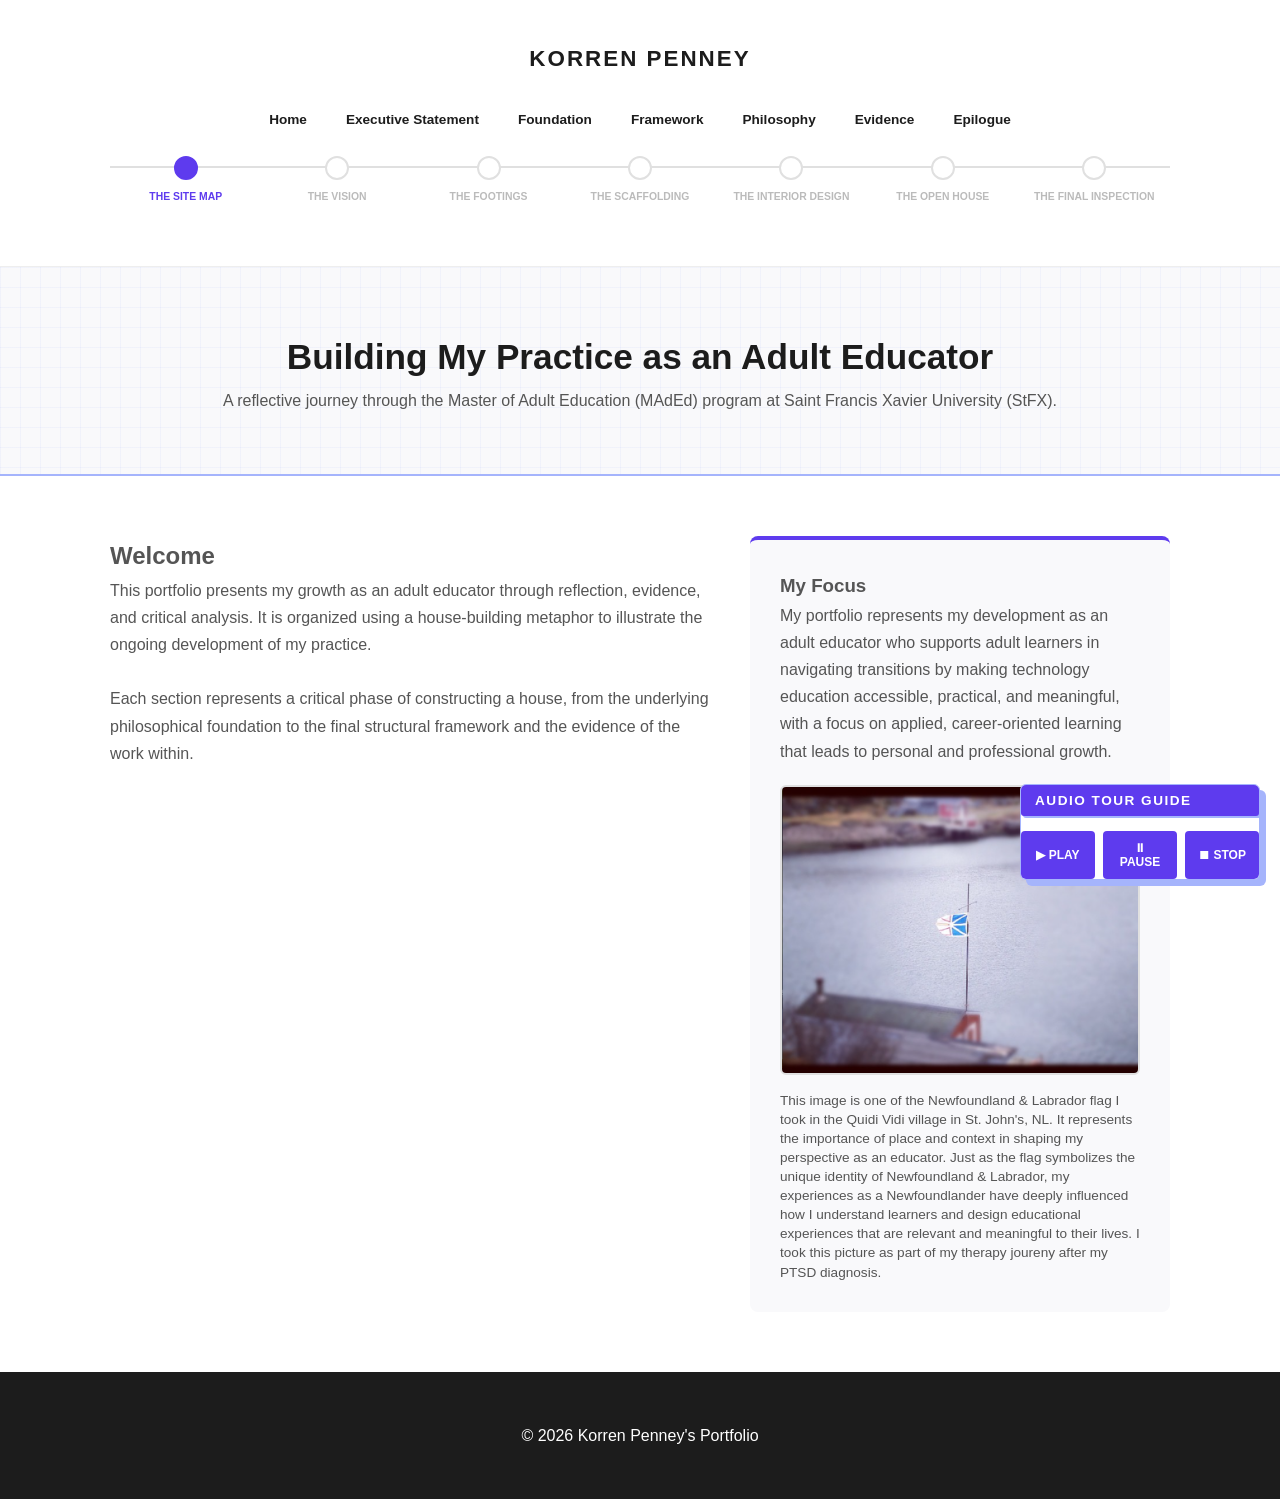
==== index.html @ 8622f10b "creating the site for my professional portfolio" ====
<!DOCTYPE html>
<html lang="en">

<head>
    <meta charset="UTF-8">
    <meta name="viewport" content="width=device-width, initial-scale=1.0">
    <title>Korren Penney | Adult Educator Portfolio</title>
    <link rel="stylesheet" href="styles.css">
    <script src="playReadAloud.js"></script>
    <script src="main.js"></script>
    <link rel="icon" type="image/png" href="images/favicon.png">
</head>

<body>

    <header>
        <div class="container">
            <h1>Korren Penney</h1>
            <!-- Hamburger Button -->
            <button class="nav-toggle" id="menuToggle">☰</button>
            <nav id="navMenu">
                <a href="index.html">Home</a>
                <a href="executive-statement.html">Executive Statement</a>
                <a href="foundation.html">Foundation</a>
                <a href="framework.html">Framework</a>
                <a href="philosophy-statement.html">Philosophy</a>
                <a href="evidence.html">Evidence</a>
                <a href="epilogue.html">Epilogue</a>
            </nav>
            <div class="progress-container">
                <ul class="progress-bar">
                    <li class="active">The Site Map</li>
                    <li>The Vision</li>
                    <li>The Footings</li>
                    <li>The Scaffolding</li>
                    <li>The Interior Design</li>
                    <li>The Open House</li>
                    <li>The Final Inspection</li>
                </ul>
            </div>
        </div>
    </header>
    <!-- start read alound from here -->
    <div class="read-aloud">
        <section class="hero">
            <div class="container">
                <h2>Building My Practice as an Adult Educator</h2>
                <p>
                    A reflective journey through the Master of Adult Education (MAdEd) program at Saint Francis Xavier
                    University (StFX).
                </p>
            </div>
        </section>

        <div class="container">
            <div class="content-wrapper">
                <main class="main-content">
                    <h2>Welcome</h2>
                    <p>
                        This portfolio presents my growth as an adult educator through reflection, evidence, and
                        critical analysis. It is organized
                        using a house-building metaphor to illustrate the ongoing development of my practice.
                    </p>
                    <br>
                    <p>
                        Each section represents a critical phase of constructing a house, from the underlying
                        philosophical foundation to the final structural
                        framework and the evidence of the work within.
                    </p>
                </main>
                <aside class="sidebar">
                    <h3>My Focus</h3>
                    <p>
                        My portfolio represents my development as an adult educator who supports adult learners in
                        navigating transitions by making technology education accessible, practical, and meaningful,
                        with a focus on applied,
                        career-oriented learning that leads to personal and professional growth.
                    </p>
                    <!-- IMAGE -->
                    <div class="lens-image">
                        <img src="images/nl-flag.png"
                            alt="This image is one of the Newfoundland & Labrador flag I took in the Quidi Vidi village in St. John's, NL">
                        <p class="image-caption">
                            This image is one of the Newfoundland & Labrador flag I took in the Quidi Vidi village in
                            St. John's, NL. It represents the importance of place and context in shaping my perspective
                            as an educator. Just as the flag symbolizes the unique identity of Newfoundland & Labrador,
                            my experiences as a Newfoundlander have deeply influenced how I understand learners and design
                            educational experiences that are relevant and meaningful to their lives. I took this picture as 
                            part of my therapy joureny after my PTSD diagnosis. 
                        </p>
                    </div>
                </aside>
            </div>
        </div>
    </div> <!-- end read aloud from here -->
    <div class="audio-guide-controls">
        <span class="phase-tag">Audio Tour Guide</span>
        <div class="button-group">
            <button onclick="playReadAloud()">▶ Play</button>
            <button onclick="pauseReadAloud()">⏸ Pause</button>
            <button onclick="stopReadAloud()">⏹ Stop</button>
        </div>
    </div>
    <footer>
        <p>&copy; <span id="year"></span> Korren Penney's Portfolio</p>
    </footer>

</body>

</html>
---- styles.css ----
/* ============================================================
   ADED570 Portfolio: The House-Building Metaphor
   Korren Penney
   ============================================================ */
:root {
    --primary-blue: #5e3bee;
    --blueprint-line: #a5b4fc;
    --text-dark: #1c1c1c;
    --text-muted: #555555;
    --bg-light: #f9f9fb;
    --white: #ffffff;
    --font-main: 'Inter', -apple-system, sans-serif;
}

* {
    margin: 0;
    padding: 0;
    box-sizing: border-box;
}

body {
    font-family: var(--font-main);
    color: var(--text-muted);
    line-height: 1.7;
    background-color: var(--white);
    overflow-x: hidden;
}

.container {
    max-width: 1100px;
    margin: 0 auto;
    padding: 0 20px;
}

/* --- Header & Nav --- */
header {
    padding: 40px 0 20px 0;
    background: var(--white);
    text-align: center;
    border-bottom: 1px solid #eee;
}

header h1 {
    font-size: 1.4rem;
    color: var(--text-dark);
    text-transform: uppercase;
    letter-spacing: 2px;
    margin-bottom: 25px;
}

nav {
    display: flex;
    justify-content: center;
    gap: 15px;
    flex-wrap: wrap;
    margin-bottom: 20px;
}

nav a {
    text-decoration: none;
    color: var(--text-dark);
    font-weight: 600;
    font-size: 0.85rem;
    padding: 5px 12px;
    transition: 0.3s;
}

nav a:hover,
nav a.active {
    color: var(--primary-blue);
    border-bottom: 2px solid var(--primary-blue);
}

/* --- Progress Bar --- */
.progress-container {
    margin: 20px auto 30px;
    overflow-x: auto;
}

.progress-bar {
    display: flex;
    justify-content: space-between;
    list-style: none;
    position: relative;
    min-width: 650px;
    margin: 0 auto;
    padding-bottom: 10px;
}

.progress-bar::before {
    content: '';
    position: absolute;
    top: 10px;
    width: 100%;
    height: 2px;
    background: #e0e0e0;
    z-index: 1;
}

.progress-bar li {
    position: relative;
    z-index: 2;
    font-size: 0.65rem;
    text-transform: uppercase;
    font-weight: 700;
    color: #bbb;
    flex: 1;
    text-align: center;
}

.progress-bar li::before {
    content: '';
    display: block;
    width: 20px;
    height: 20px;
    background: #fff;
    border: 2px solid #e0e0e0;
    border-radius: 50%;
    margin: 0 auto 8px auto;
}

.progress-bar li.active {
    color: var(--primary-blue);
}

.progress-bar li.active::before {
    background: var(--primary-blue);
    border-color: var(--primary-blue);
}

.progress-bar li.completed::before {
    background: var(--blueprint-line);
    border-color: var(--blueprint-line);
}

/* --- Hero & Blueprint Grid --- */
.hero {
    background-color: var(--bg-light);
    background-image: linear-gradient(rgba(165, 180, 252, 0.1) 1px, transparent 1px), linear-gradient(90deg, rgba(165, 180, 252, 0.1) 1px, transparent 1px);
    background-size: 20px 20px;
    padding: 60px 0;
    text-align: center;
    border-bottom: 2px solid var(--blueprint-line);
    margin-bottom: 40px;
}

.hero h2 {
    font-size: 2.2rem;
    color: var(--text-dark);
    font-weight: 800;
}

/* --- Slider Component --- */
.slider-container {
    position: relative;
    max-width: 900px;
    margin: 40px auto;
    overflow: hidden;
    background: var(--white);
    border: 1px solid #eee;
    border-radius: 4px;
    box-shadow: 10px 10px 0px var(--bg-light);
}

.slider-wrapper {
    display: flex;
    transition: transform 0.5s cubic-bezier(0.4, 0, 0.2, 1);
}

.timeline-slide {
    min-width: 100%;
    padding: 60px 80px;
    box-sizing: border-box;
    text-align: center;
}

.timeline-slide h3 {
    font-size: 1.6rem;
    color: var(--text-dark);
    margin: 15px 0;
}

.timeline-slide.stress-test {
    background-color: #fffafa;
    border-top: 4px solid #fca5a5;
}

.slider-btn {
    position: absolute;
    top: 50%;
    transform: translateY(-50%);
    background: var(--primary-blue);
    color: white;
    border: none;
    padding: 12px 18px;
    cursor: pointer;
    font-size: 1.2rem;
    border-radius: 50%;
    z-index: 10;
    opacity: 0.8;
    transition: 0.3s;
}

.slider-btn:hover {
    background: var(--text-dark);
    opacity: 1;
}

.prev {
    left: 20px;
}

.next {
    right: 20px;
}

/* --- General Components --- */
.blueprint-header {
    display: flex;
    align-items: center;
    gap: 15px;
    margin-bottom: 25px;
}

.blueprint-header::before {
    content: '';
    width: 30px;
    height: 30px;
    border: 1px dashed var(--blueprint-line);
    flex-shrink: 0;
}

.building-block {
    background: #fff;
    border: 1px solid #eee;
    padding: 30px;
    margin-bottom: 25px;
}

.phase-tag {
    display: inline-block;
    font-size: 0.85rem;
    /* Increased from 0.65rem */
    background: var(--primary-blue);
    color: #fff;
    padding: 4px 14px;
    /* Increased padding for better "button" feel */
    border-radius: 3px;
    text-transform: uppercase;
    margin-bottom: 15px;
    font-weight: 700;
    letter-spacing: 1.5px;
    /* Adds a modern, blueprint-style spacing */
    box-shadow: 2px 2px 0px var(--blueprint-line);
    /* Subtle accent shadow */
}

.highlight-block {
    border-left: 5px solid var(--primary-blue);
    background: linear-gradient(to right, #f0f4f8, #fff);
}

.measurement-line {
    display: flex;
    align-items: center;
    text-align: center;
    color: var(--blueprint-line);
    font-size: 0.75rem;
    text-transform: uppercase;
    margin: 40px 0;
}

.measurement-line::before,
.measurement-line::after {
    content: '';
    flex: 1;
    border-bottom: 1px dashed var(--blueprint-line);
}

.measurement-line:not(:empty)::before {
    margin-right: 1em;
}

.measurement-line:not(:empty)::after {
    margin-left: 1em;
}

/* --- Layout --- */
.content-wrapper {
    display: flex;
    gap: 40px;
    padding: 20px 0;
}

.main-content {
    flex: 1.5;
}

.sidebar {
    flex: 1.3;
    min-width: 320px;
    max-width: 420px;
    background: var(--bg-light);
    padding: 30px;
    border-radius: 8px;
    border-top: 4px solid var(--primary-blue);
    height: fit-content;
}

.research-highlight {
    background: #eff6ff;
    border-left: 4px solid var(--primary-blue);
    border-top: none;
}

/* --- Footer --- */
footer {
    padding: 50px 0;
    text-align: center;
    background: #1c1c1c;
    color: #fff;
    margin-top: 40px;
}

/* --- Responsive --- */
@media (max-width: 992px) {
    .content-wrapper {
        flex-direction: column;
    }

    .timeline-slide {
        padding: 40px 40px;
    }
}

@media (max-width: 600px) {
    .timeline-slide {
        padding: 40px 20px;
    }

    .slider-btn {
        padding: 8px 12px;
        font-size: 1rem;
    }
}

/* --- Video Embedding (Responsive) --- */
.video-container {
    position: relative;
    padding-bottom: 56.25%;
    /* Maintains 16:9 aspect ratio */
    height: 0;
    overflow: hidden;
    margin-top: 20px;
    border: 1px solid #eee;
    /* Adds the same blueprint-style shadow used in your artifact cards */
    box-shadow: 4px 4px 0px var(--bg-light);
}

.video-container iframe {
    position: absolute;
    top: 0;
    left: 0;
    width: 100%;
    height: 100%;
}

/* ========================
   LIVED LENS SIDEBAR
======================== */

.lived-lens {
    border-top: 4px solid var(--primary-blue);
}

/* image container */
.lens-image {
    margin-top: 20px;
}

/* image styling */
.lens-image img {
    width: 100%;
    height: auto;
    border-radius: 6px;
    border: 2px solid #e0e0e0;
    margin-bottom: 8px;
}

/* caption */
.image-caption {
    font-size: 0.85rem;
    color: #555;
    line-height: 1.4;
}

/* optional subtle divider inside sidebar */
.lived-lens .measurement-line {
    margin: 20px 0;
}

/* ========================
   CLOSING MOMENT
======================== */

.closing-moment {
    margin-top: 50px;
    text-align: center;
    opacity: 0.9;
}

.closing-text {
    font-size: 0.95rem;
    color: var(--text-muted);
    font-style: italic;
    margin-top: 10px;
    letter-spacing: 0.5px;
}

/* ============================================================
   AUDIO TOUR CONTROLS (RESPONSIVE + TOGGLE + BLUEPRINT STYLE)
   ============================================================ */

.audio-guide-controls {
    position: fixed;
    bottom: 20px;
    right: 20px;
    background: var(--white);
    border: 1px solid var(--blueprint-line);
    border-radius: 6px;
    box-shadow: 6px 6px 0px var(--blueprint-line);
    z-index: 1000;

    display: flex;
    flex-direction: column;
    width: 240px;
    overflow: hidden;

    transition: all 0.3s ease;
}

/* --- HEADER --- */
.audio-header {
    display: flex;
    justify-content: space-between;
    align-items: center;
    padding: 12px;
    border-bottom: 1px dashed var(--blueprint-line);
    background: linear-gradient(to right, #f0f4f8, #fff);
}

/* Toggle button */
.toggle-btn {
    background: none;
    border: 1px solid var(--blueprint-line);
    padding: 4px 8px;
    cursor: pointer;
    font-size: 0.9rem;
    border-radius: 3px;
}

/* --- BODY --- */
.audio-body {
    padding: 12px;
}

/* Buttons */
.button-group {
    display: flex;
    gap: 8px;
}

.button-group button {
    flex: 1;
    background: var(--primary-blue);
    color: white;
    border: none;
    padding: 10px;
    font-size: 0.75rem;
    font-weight: 700;
    text-transform: uppercase;
    cursor: pointer;
    border-radius: 4px;
    transition: 0.2s;
}

.button-group button:hover {
    background: var(--text-dark);
}

/* --- COLLAPSED STATE --- */
.audio-guide-controls.collapsed {
    width: auto;
}

.audio-guide-controls.collapsed .audio-body {
    display: none;
}

/* ============================================================
   MOBILE VERSION
   ============================================================ */

@media (max-width: 768px) {

    .audio-guide-controls {
        left: 10px;
        right: 10px;
        bottom: 10px;
        width: auto;
        box-shadow: none;
    }

    .audio-header {
        padding: 10px;
    }

    .button-group {
        gap: 6px;
    }

    .button-group button {
        font-size: 0.8rem;
        padding: 12px;
    }
}

/* ============================================================
   RESPONSIVE NAV (HAMBURGER)
   ============================================================ */

/* Container alignment */
.nav-container {
    display: flex;
    justify-content: space-between;
    align-items: center;
}

/* Default nav (desktop) */
nav {
    display: flex;
    gap: 15px;
}

/* Hamburger button (hidden on desktop) */
.nav-toggle {
    display: none;
    font-size: 1.5rem;
    background: none;
    border: none;
    cursor: pointer;
}

/* ============================================================
   MOBILE NAV – LEFT ALIGNED + BLUEPRINT STYLE
   ============================================================ */

@media (max-width: 768px) {

    header {
        position: relative;
    }

    /* Show hamburger */
    .nav-toggle {
        display: block;
        border: 1px dashed var(--blueprint-line);
        padding: 4px 10px;
        border-radius: 4px;
        background: var(--white);
    }

    /* NAV PANEL */
    nav {
        position: absolute;
        top: 70px;
        left: 20px;
        /* ← KEY CHANGE (was right) */

        width: 240px;

        background: var(--white);

        /* Blueprint grid background */
        background-image:
            linear-gradient(rgba(165, 180, 252, 0.08) 1px, transparent 1px),
            linear-gradient(90deg, rgba(165, 180, 252, 0.08) 1px, transparent 1px);
        background-size: 20px 20px;

        border: 1px solid var(--blueprint-line);
        border-radius: 6px;

        box-shadow: 6px 6px 0px var(--blueprint-line);

        flex-direction: column;
        gap: 12px;
        padding: 20px;

        display: none;
        z-index: 999;
    }

    /* OPEN STATE */
    nav.open {
        display: flex;
    }

    /* NAV LINKS */
    nav a {
        font-size: 0.9rem;
        font-weight: 600;
        color: var(--text-dark);
        text-decoration: none;
        padding-bottom: 5px;
        border-bottom: 1px dashed var(--blueprint-line);
    }

    nav a:last-child {
        border-bottom: none;
    }

    nav a:hover {
        color: var(--primary-blue);
    }
}

/* ============================================================
   VISUAL ENHANCEMENTS (ICONS + ANIMATION + INTERACTION)
   ============================================================ */

/* --- ICON STYLE --- */
.icon {
    font-size: 1.2rem;
    display: inline-flex;
    align-items: center;
    justify-content: center;
    width: 36px;
    height: 36px;
    border: 1px dashed var(--blueprint-line);
    background: #fff;
    box-shadow: 2px 2px 0px var(--blueprint-line);
}

/* --- FADE IN ANIMATION --- */
.fade-in {
    /* opacity: 0; */
    transform: translateY(20px);
    transition: all 0.6s ease;
}

/* Make first load visible immediately */
body.loaded .fade-in {
    opacity: 1;
    transform: translateY(0);
}

/* Then let JS control future animations */
.fade-in.visible {
    opacity: 1;
    transform: translateY(0);
}

/* --- HOVER LIFT EFFECT --- */
.building-block {
    transition: transform 0.2s ease, box-shadow 0.2s ease;
}

.building-block:hover {
    transform: translateY(-4px);
    box-shadow: 6px 6px 0px var(--bg-light);
}

/* --- ENHANCED MEASUREMENT LINE --- */
.measurement-line {
    letter-spacing: 2px;
    opacity: 0.8;
}

/* --- ENHANCED QUOTE BLOCK --- */
.highlight-block {
    border-left: 4px solid var(--primary-blue);
    background: #f8faff;
    padding: 20px 22px;
    margin: 30px 0;
    position: relative;
}

.highlight-block p {
    font-style: normal;
    font-size: 1rem;
    color: var(--text-dark);
    line-height: 1.6;
}

/* Optional label for meaning */
.highlight-block::before {
    content: "Key Idea";
    display: block;
    font-size: 0.7rem;
    text-transform: uppercase;
    letter-spacing: 1.5px;
    color: var(--primary-blue);
    font-weight: 700;
    margin-bottom: 8px;
}

/* --- HERO SUBTLE ANIMATION --- */
.hero h2 {
    animation: fadeSlide 0.8s ease forwards;
}

@keyframes fadeSlide {
    from {
        opacity: 0;
        transform: translateY(15px);
    }

    to {
        opacity: 1;
        transform: translateY(0);
    }
}
/* --- FRAMEWORK INTRO ASIDE --- */
.framework-intro-aside {
    background: linear-gradient(to bottom, #f9f9fb, #ffffff);
    border-left: 4px solid var(--primary-blue);
}

/* Slightly smaller text to feel like a "note" */
.framework-intro-aside p {
    font-size: 0.9rem;
}

/* Link styling inside aside */
.framework-intro-aside a {
    color: var(--primary-blue);
    font-weight: 600;
    text-decoration: none;
}

.framework-intro-aside a:hover {
    text-decoration: underline;
}

.resume-viewer {
    padding: 20px 0;
    max-width: 1000px; /* Adjust to match your site's content width */
    margin: 0 auto;
}

.pdf-wrapper {
    position: relative;
    box-shadow: 0 4px 12px rgba(0, 0, 0, 0.15);
    border-radius: 4px;
    background-color: #fff;
}

.download-link {
    text-align: center;
    margin-bottom: 15px;
    font-size: 0.9rem;
    color: #555;
}

/* Ensure the iframe is tall enough to show both pages without excessive scrolling */
@media screen and (max-width: 768px) {
    .pdf-wrapper iframe {
        height: 600px; /* Shorter height for mobile screens */
    }
}
.small-slider .timeline-slide p {
    text-align: left;
    line-height: 1.6;
    font-size: 0.85rem;
}

.small-slider em {
    display: block;
    margin-top: 4px;
}
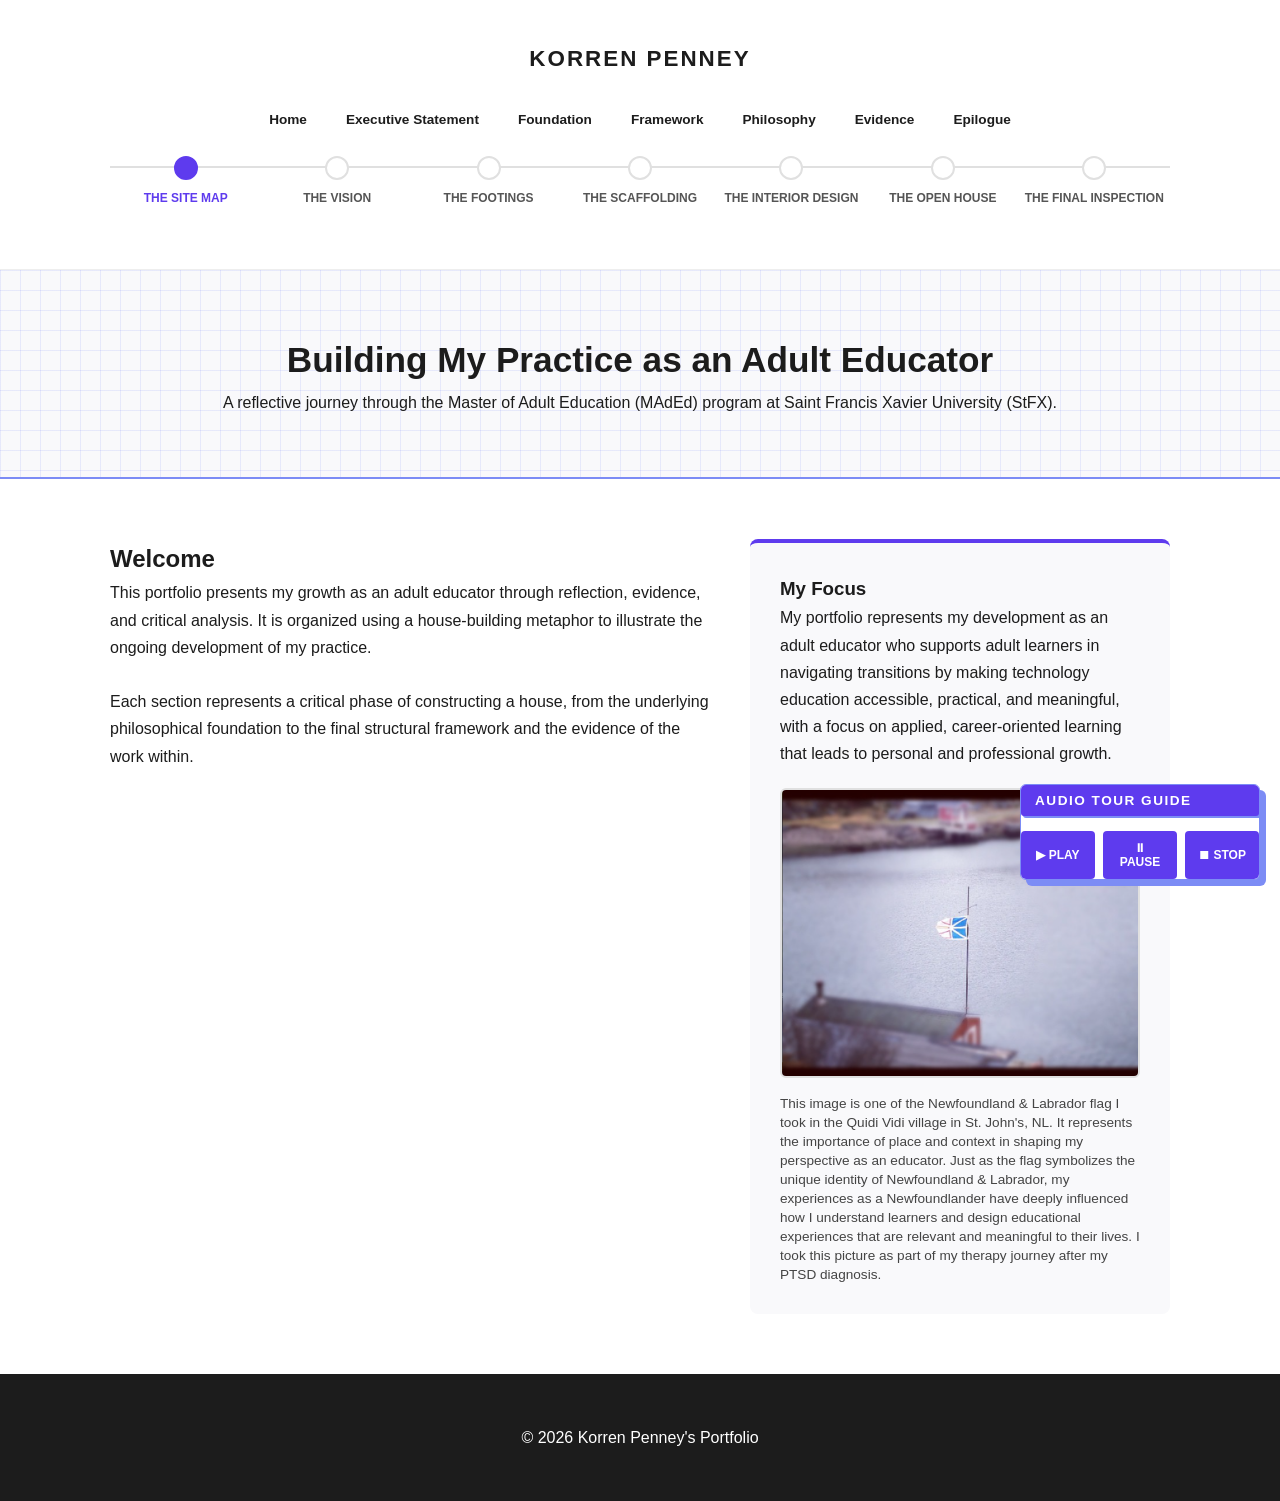
==== commit 91927ad2: "Cleaning up the code to make it more accessible" ====
--- a/index.html
+++ b/index.html
@@ -12,13 +12,16 @@
 </head>
 
 <body>
-
+    <a href="#main-content" class="skip-link">Skip to main content</a>
     <header>
         <div class="container">
             <h1>Korren Penney</h1>
             <!-- Hamburger Button -->
-            <button class="nav-toggle" id="menuToggle">☰</button>
+            <button class="nav-toggle" id="menuToggle" aria-label="Open navigation menu" aria-expanded="false">
+                ☰
+            </button>
             <nav id="navMenu">
+
                 <a href="index.html">Home</a>
                 <a href="executive-statement.html">Executive Statement</a>
                 <a href="foundation.html">Foundation</a>
@@ -26,10 +29,11 @@
                 <a href="philosophy-statement.html">Philosophy</a>
                 <a href="evidence.html">Evidence</a>
                 <a href="epilogue.html">Epilogue</a>
+
             </nav>
             <div class="progress-container">
-                <ul class="progress-bar">
-                    <li class="active">The Site Map</li>
+                <ul class="progress-bar" aria-label="Portfolio progress">
+                    <li class="active" aria-current="step">The Site Map</li>
                     <li>The Vision</li>
                     <li>The Footings</li>
                     <li>The Scaffolding</li>
@@ -40,65 +44,65 @@
             </div>
         </div>
     </header>
-    <!-- start read alound from here -->
-    <div class="read-aloud">
-        <section class="hero">
+
+        <!-- start read alound from here -->
+        <div class="read-aloud">
+            <section class="hero">
+                <div class="container">
+                    <h2>Building My Practice as an Adult Educator</h2>
+                    <p>
+                        A reflective journey through the Master of Adult Education (MAdEd) program at Saint Francis
+                        Xavier University (StFX).
+                    </p>
+                </div>
+            </section>
+
             <div class="container">
-                <h2>Building My Practice as an Adult Educator</h2>
-                <p>
-                    A reflective journey through the Master of Adult Education (MAdEd) program at Saint Francis Xavier
-                    University (StFX).
-                </p>
+                <div class="content-wrapper">
+                    <main class="main-content" id="main-content">
+                        <h2>Welcome</h2>
+                        <p>
+                            This portfolio presents my growth as an adult educator through reflection, evidence, and
+                            critical analysis. It is organized using a house-building metaphor to illustrate the ongoing 
+                            development of my practice.
+                        </p>
+                        <br>
+                        <p>
+                            Each section represents a critical phase of constructing a house, from the underlying
+                            philosophical foundation to the final structural framework and the evidence of the work within.
+                        </p>
+                    </main>
+                    <aside class="sidebar">
+                        <h3>My Focus</h3>
+                        <p>
+                            My portfolio represents my development as an adult educator who supports adult learners in
+                            navigating transitions by making technology education accessible, practical, and meaningful,
+                            with a focus on applied, career-oriented learning that leads to personal and professional growth.
+                        </p>
+                        <!-- IMAGE -->
+                        <div class="lens-image">
+                            <img src="images/nl-flag.png"
+                                alt="This image is one of the Newfoundland & Labrador flag">
+                            <p class="image-caption">
+                                This image is one of the Newfoundland & Labrador flag I took in the Quidi Vidi village
+                                in St. John's, NL. It represents the importance of place and context in shaping my
+                                perspective as an educator. Just as the flag symbolizes the unique identity of Newfoundland &
+                                Labrador, my experiences as a Newfoundlander have deeply influenced how I understand learners and
+                                design educational experiences that are relevant and meaningful to their lives. I took this
+                                picture as part of my therapy journey after my PTSD diagnosis.
+                            </p>
+                        </div>
+                    </aside>
+                </div>
             </div>
-        </section>
+        </div> <!-- end read aloud from here -->
 
-        <div class="container">
-            <div class="content-wrapper">
-                <main class="main-content">
-                    <h2>Welcome</h2>
-                    <p>
-                        This portfolio presents my growth as an adult educator through reflection, evidence, and
-                        critical analysis. It is organized
-                        using a house-building metaphor to illustrate the ongoing development of my practice.
-                    </p>
-                    <br>
-                    <p>
-                        Each section represents a critical phase of constructing a house, from the underlying
-                        philosophical foundation to the final structural
-                        framework and the evidence of the work within.
-                    </p>
-                </main>
-                <aside class="sidebar">
-                    <h3>My Focus</h3>
-                    <p>
-                        My portfolio represents my development as an adult educator who supports adult learners in
-                        navigating transitions by making technology education accessible, practical, and meaningful,
-                        with a focus on applied,
-                        career-oriented learning that leads to personal and professional growth.
-                    </p>
-                    <!-- IMAGE -->
-                    <div class="lens-image">
-                        <img src="images/nl-flag.png"
-                            alt="This image is one of the Newfoundland & Labrador flag I took in the Quidi Vidi village in St. John's, NL">
-                        <p class="image-caption">
-                            This image is one of the Newfoundland & Labrador flag I took in the Quidi Vidi village in
-                            St. John's, NL. It represents the importance of place and context in shaping my perspective
-                            as an educator. Just as the flag symbolizes the unique identity of Newfoundland & Labrador,
-                            my experiences as a Newfoundlander have deeply influenced how I understand learners and design
-                            educational experiences that are relevant and meaningful to their lives. I took this picture as 
-                            part of my therapy joureny after my PTSD diagnosis. 
-                        </p>
-                    </div>
-                </aside>
-            </div>
-        </div>
-    </div> <!-- end read aloud from here -->
     <div class="audio-guide-controls">
         <span class="phase-tag">Audio Tour Guide</span>
         <div class="button-group">
-            <button onclick="playReadAloud()">▶ Play</button>
-            <button onclick="pauseReadAloud()">⏸ Pause</button>
-            <button onclick="stopReadAloud()">⏹ Stop</button>
+            <button onclick="playReadAloud()" aria-label="Play audio narration">▶ Play</button>
+            <button onclick="pauseReadAloud()" aria-label="Pause audio narration">⏸ Pause</button>
+            <button onclick="stopReadAloud()" aria-label="Stop audio narration">⏹ Stop</button>
         </div>
     </div>
     <footer>
--- a/styles.css
+++ b/styles.css
@@ -4,7 +4,7 @@
    ============================================================ */
 :root {
     --primary-blue: #5e3bee;
-    --blueprint-line: #a5b4fc;
+    --blueprint-line: #7c8cf5;
     --text-dark: #1c1c1c;
     --text-muted: #555555;
     --bg-light: #f9f9fb;
@@ -20,7 +20,7 @@
 
 body {
     font-family: var(--font-main);
-    color: var(--text-muted);
+    color: var(--text-dark);
     line-height: 1.7;
     background-color: var(--white);
     overflow-x: hidden;
@@ -66,6 +66,11 @@
 }
 
 nav a:hover,
+nav a:focus {
+    color: var(--primary-blue);
+    border-bottom: 2px solid var(--primary-blue);
+    text-decoration: underline;
+}
 nav a.active {
     color: var(--primary-blue);
     border-bottom: 2px solid var(--primary-blue);
@@ -100,10 +105,10 @@
 .progress-bar li {
     position: relative;
     z-index: 2;
-    font-size: 0.65rem;
+    font-size: 0.75rem;
     text-transform: uppercase;
     font-weight: 700;
-    color: #bbb;
+    color: #555;
     flex: 1;
     text-align: center;
 }
@@ -121,6 +126,7 @@
 
 .progress-bar li.active {
     color: var(--primary-blue);
+    font-weight: 700;
 }
 
 .progress-bar li.active::before {
@@ -136,7 +142,7 @@
 /* --- Hero & Blueprint Grid --- */
 .hero {
     background-color: var(--bg-light);
-    background-image: linear-gradient(rgba(165, 180, 252, 0.1) 1px, transparent 1px), linear-gradient(90deg, rgba(165, 180, 252, 0.1) 1px, transparent 1px);
+    background-image: linear-gradient(rgba(124, 140, 245, 0.15) 1px, transparent 1px), linear-gradient(90deg, rgba(124, 140, 245, 0.15) 1px, transparent 1px);
     background-size: 20px 20px;
     padding: 60px 0;
     text-align: center;
@@ -390,7 +396,7 @@
 /* caption */
 .image-caption {
     font-size: 0.85rem;
-    color: #555;
+    color: #444;
     line-height: 1.4;
 }
 
@@ -487,6 +493,9 @@
 .button-group button:hover {
     background: var(--text-dark);
 }
+.button-group button:focus-visible {
+    outline: 3px solid #0b5fff;
+}
 
 /* --- COLLAPSED STATE --- */
 .audio-guide-controls.collapsed {
@@ -777,4 +786,38 @@
 .small-slider em {
     display: block;
     margin-top: 4px;
+}
+/* GLOBAL FOCUS STYLES */
+:focus {
+    outline: none;
+}
+
+:focus-visible {
+    outline: 3px solid #0b5fff;
+    outline-offset: 2px;
+}
+@media (prefers-reduced-motion: reduce) {
+    * {
+        animation: none !important;
+        transition: none !important;
+    }
+}
+.skip-link {
+    position: absolute;
+    top: -40px;
+    left: 10px;
+    background: #fff;
+    color: #000;
+    padding: 8px 12px;
+    z-index: 1000;
+    border: 2px solid #fff;
+}
+
+.skip-link:focus {
+    top: 10px;
+}
+.content-wrapper {
+    display: flex;
+    gap: 2rem;
+    align-items: flex-start; /* THIS fixes your aside alignment */
 }
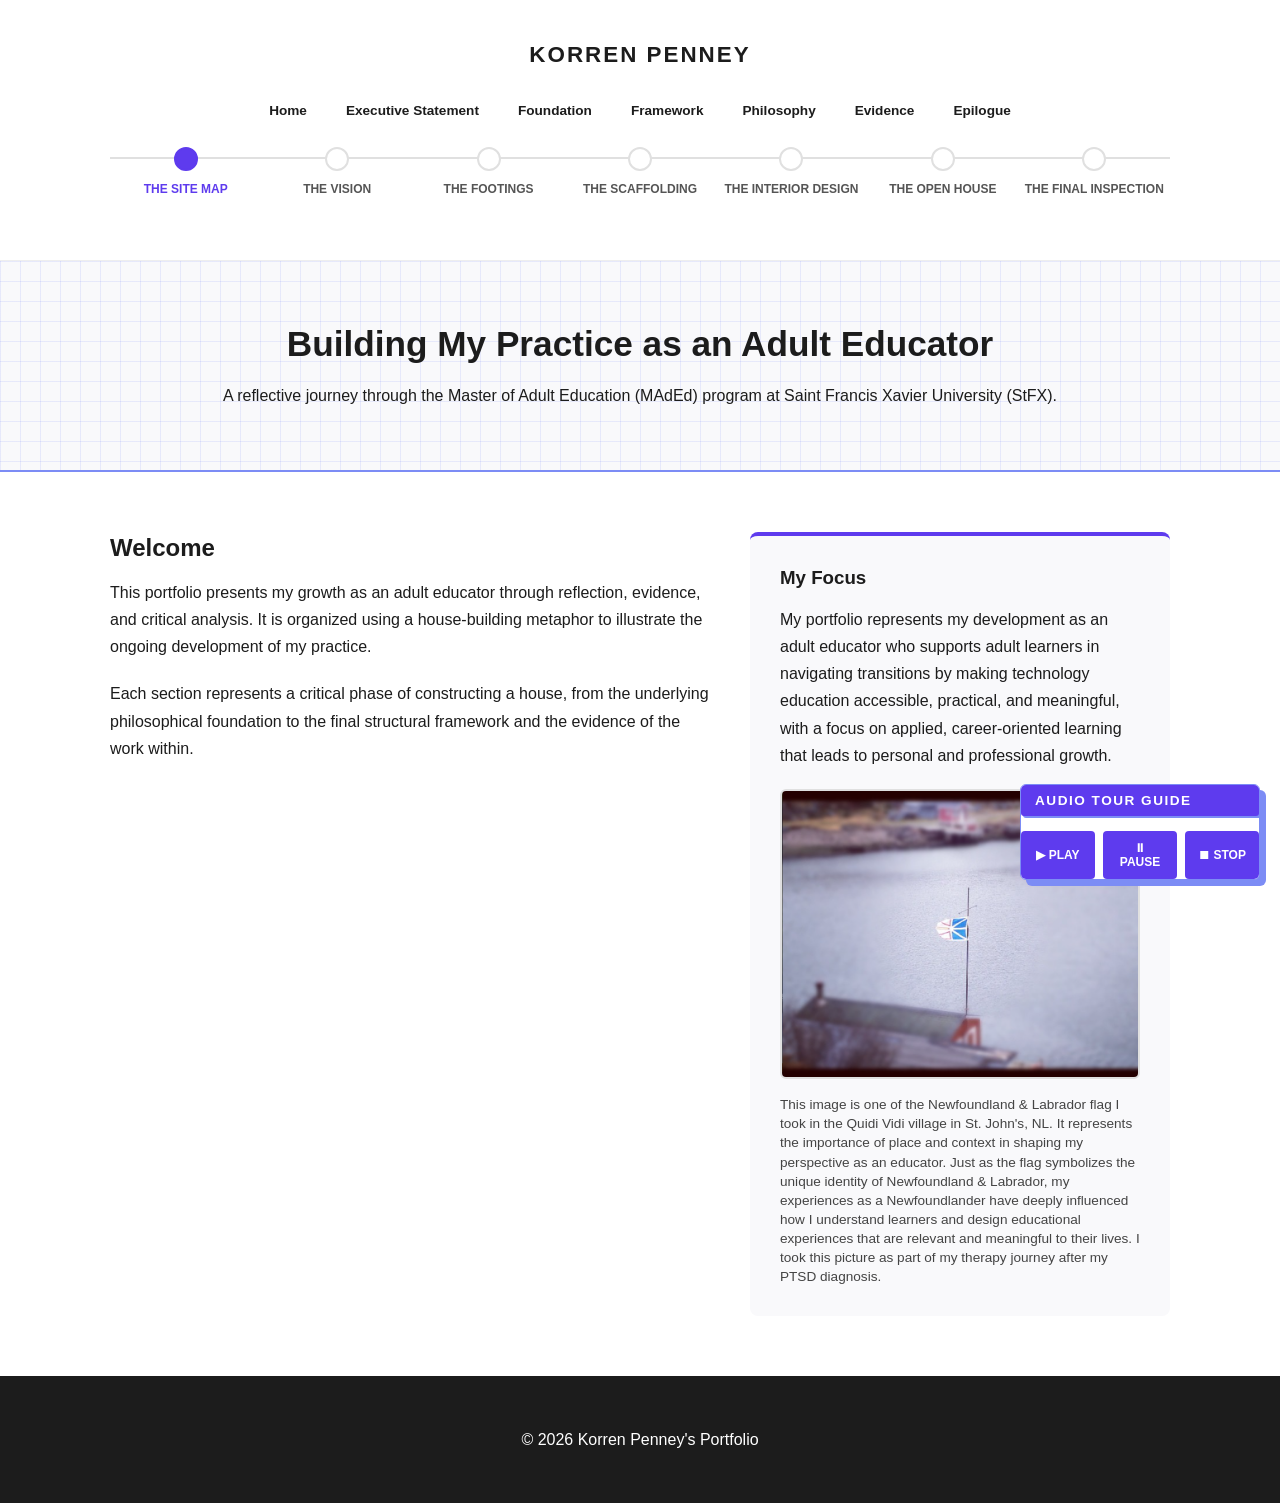
==== commit 6039bb43: "Updated to replace <br> with CSS to match current web dev standards. Also added the reflection to my" ====
--- a/index.html
+++ b/index.html
@@ -66,7 +66,7 @@
                             critical analysis. It is organized using a house-building metaphor to illustrate the ongoing 
                             development of my practice.
                         </p>
-                        <br>
+
                         <p>
                             Each section represents a critical phase of constructing a house, from the underlying
                             philosophical foundation to the final structural framework and the evidence of the work within.
--- a/styles.css
+++ b/styles.css
@@ -820,4 +820,47 @@
     display: flex;
     gap: 2rem;
     align-items: flex-start; /* THIS fixes your aside alignment */
+}
+/* ==========================================================
+   GLOBAL TYPOGRAPHY SPACING
+========================================================== */
+
+p {
+    margin-bottom: 1.25rem;
+}
+
+p:last-child {
+    margin-bottom: 0;
+}
+
+h1,
+h2,
+h3,
+h4 {
+    margin-bottom: 1rem;
+    line-height: 1.3;
+}
+
+section {
+    margin-bottom: 4rem;
+}
+/* ==========================================================
+   Reflection Section
+========================================================== */
+
+.reflection-section {
+    margin-top: 4rem;
+    padding: 2rem;
+    background-color: #f8f6f2;
+    border-left: 6px solid var(--primary-blue);
+    border-radius: 12px;
+    box-shadow: 0 2px 8px rgba(0, 0, 0, 0.05);
+}
+
+.reflection-section h2 {
+    margin-bottom: 1.5rem;
+}
+
+.reflection-section p {
+    line-height: 1.8;
 }
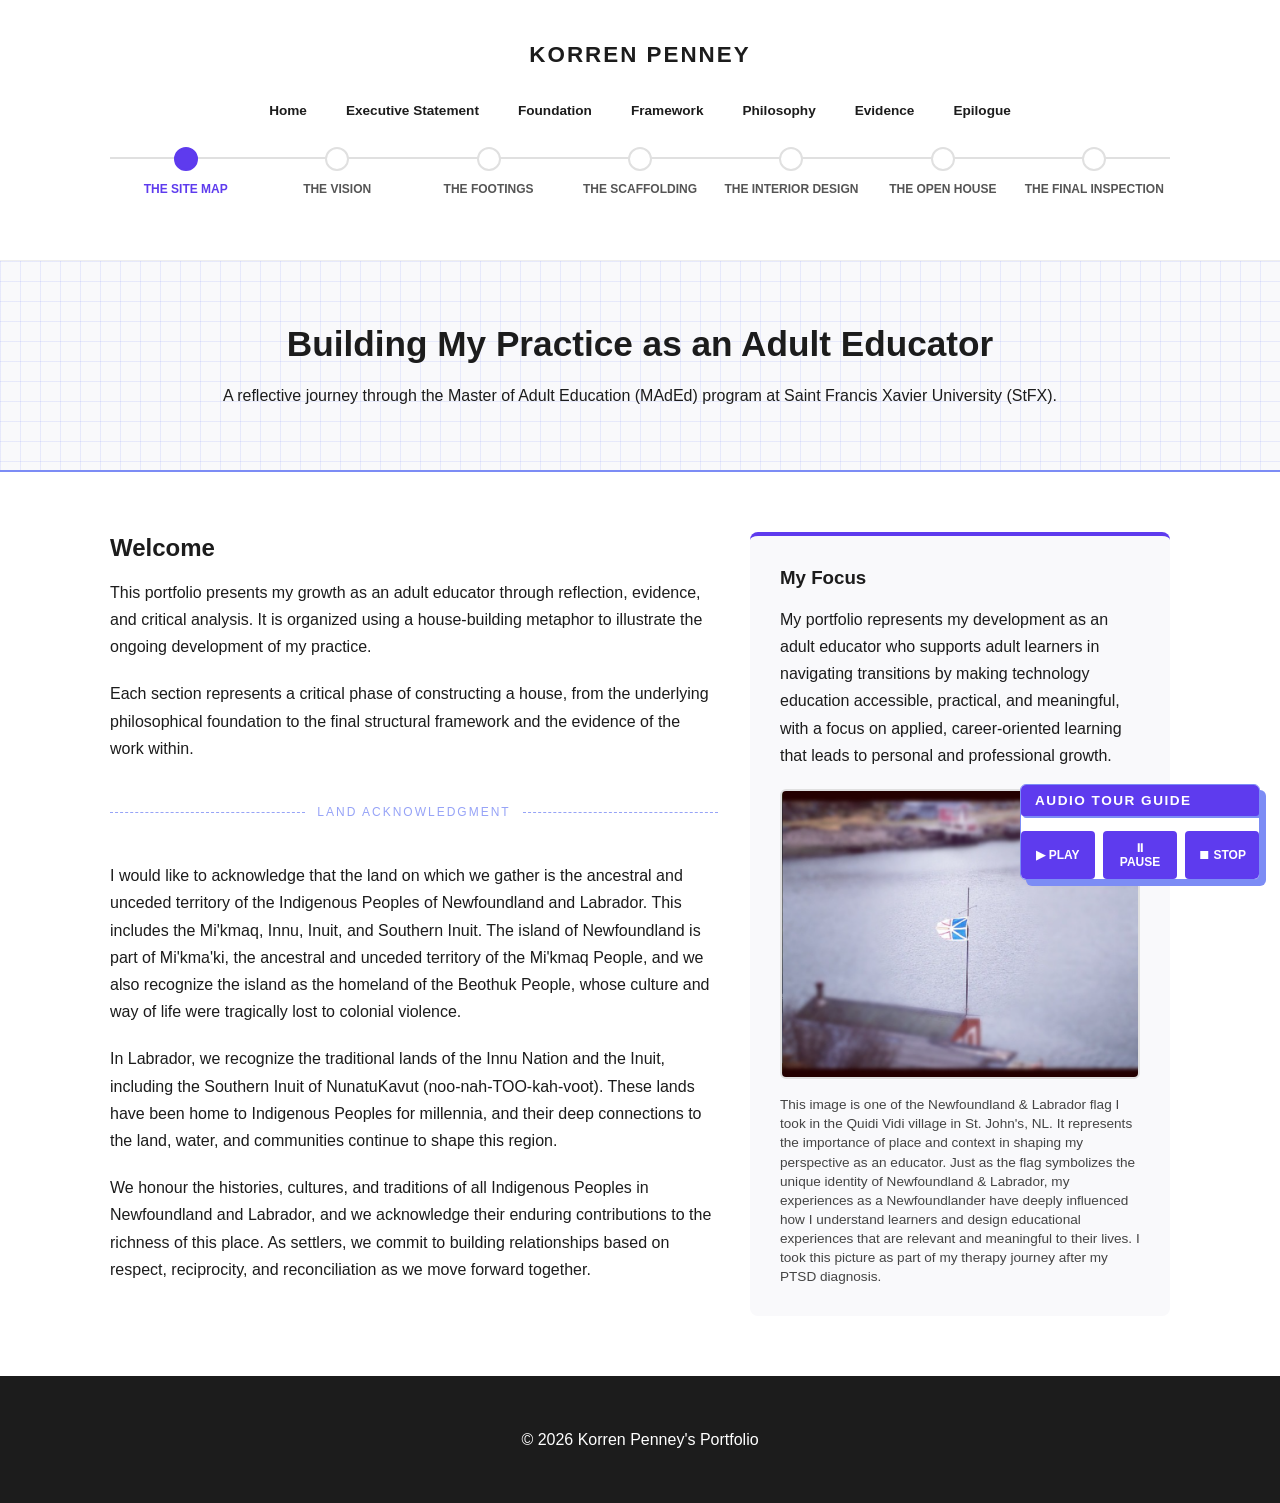
==== commit 9c9b07fb: "Updated to add land acknowledgement and inspirational quote" ====
--- a/index.html
+++ b/index.html
@@ -71,6 +71,24 @@
                             Each section represents a critical phase of constructing a house, from the underlying
                             philosophical foundation to the final structural framework and the evidence of the work within.
                         </p>
+                        <div class="measurement-line">Land Acknowledgment</div>
+                        <p>
+                            I would like to acknowledge that the land on which we gather is the ancestral and unceded territory of 
+                            the Indigenous Peoples of Newfoundland and Labrador. This includes the Mi'kmaq, Innu, Inuit, and Southern 
+                            Inuit. The island of Newfoundland is part of Mi'kma'ki, the ancestral and unceded territory of the Mi'kmaq 
+                            People, and we also recognize the island as the homeland of the Beothuk People, whose culture and way of life 
+                            were tragically lost to colonial violence.
+                        </p>
+                        <p>
+                            In Labrador, we recognize the traditional lands of the Innu Nation and the Inuit, including the Southern Inuit 
+                            of NunatuKavut (noo-nah-TOO-kah-voot). These lands have been home to Indigenous Peoples for millennia, and their 
+                            deep connections to the land, water, and communities continue to shape this region.
+                        </p>
+                        <p>
+                            We honour the histories, cultures, and traditions of all Indigenous Peoples in Newfoundland and Labrador, and we 
+                            acknowledge their enduring contributions to the richness of this place. As settlers, we commit to building relationships 
+                            based on respect, reciprocity, and reconciliation as we move forward together.
+                        </p>
                     </main>
                     <aside class="sidebar">
                         <h3>My Focus</h3>
--- a/styles.css
+++ b/styles.css
@@ -863,4 +863,37 @@
 
 .reflection-section p {
     line-height: 1.8;
+}
+/* ============================================================
+   Reflective Quote Section
+   ============================================================ */
+
+.reflection-quote {
+    margin: 4rem auto;
+    padding: 2rem;
+    max-width: 850px;
+
+    background: rgba(255, 255, 255, 0.75);
+    border-left: 5px solid var(--primary-blue);
+
+    border-radius: 1rem;
+    box-shadow: 0 6px 20px rgba(0, 0, 0, 0.06);
+
+    font-style: italic;
+    line-height: 1.9;
+    color: var(--text-dark);
+}
+
+.reflection-quote p {
+    margin-bottom: 1.5rem;
+    font-size: 1.1rem;
+}
+
+.reflection-quote cite {
+    display: block;
+    text-align: right;
+
+    font-style: normal;
+    font-weight: 600;
+    color: var(--text-muted);
 }
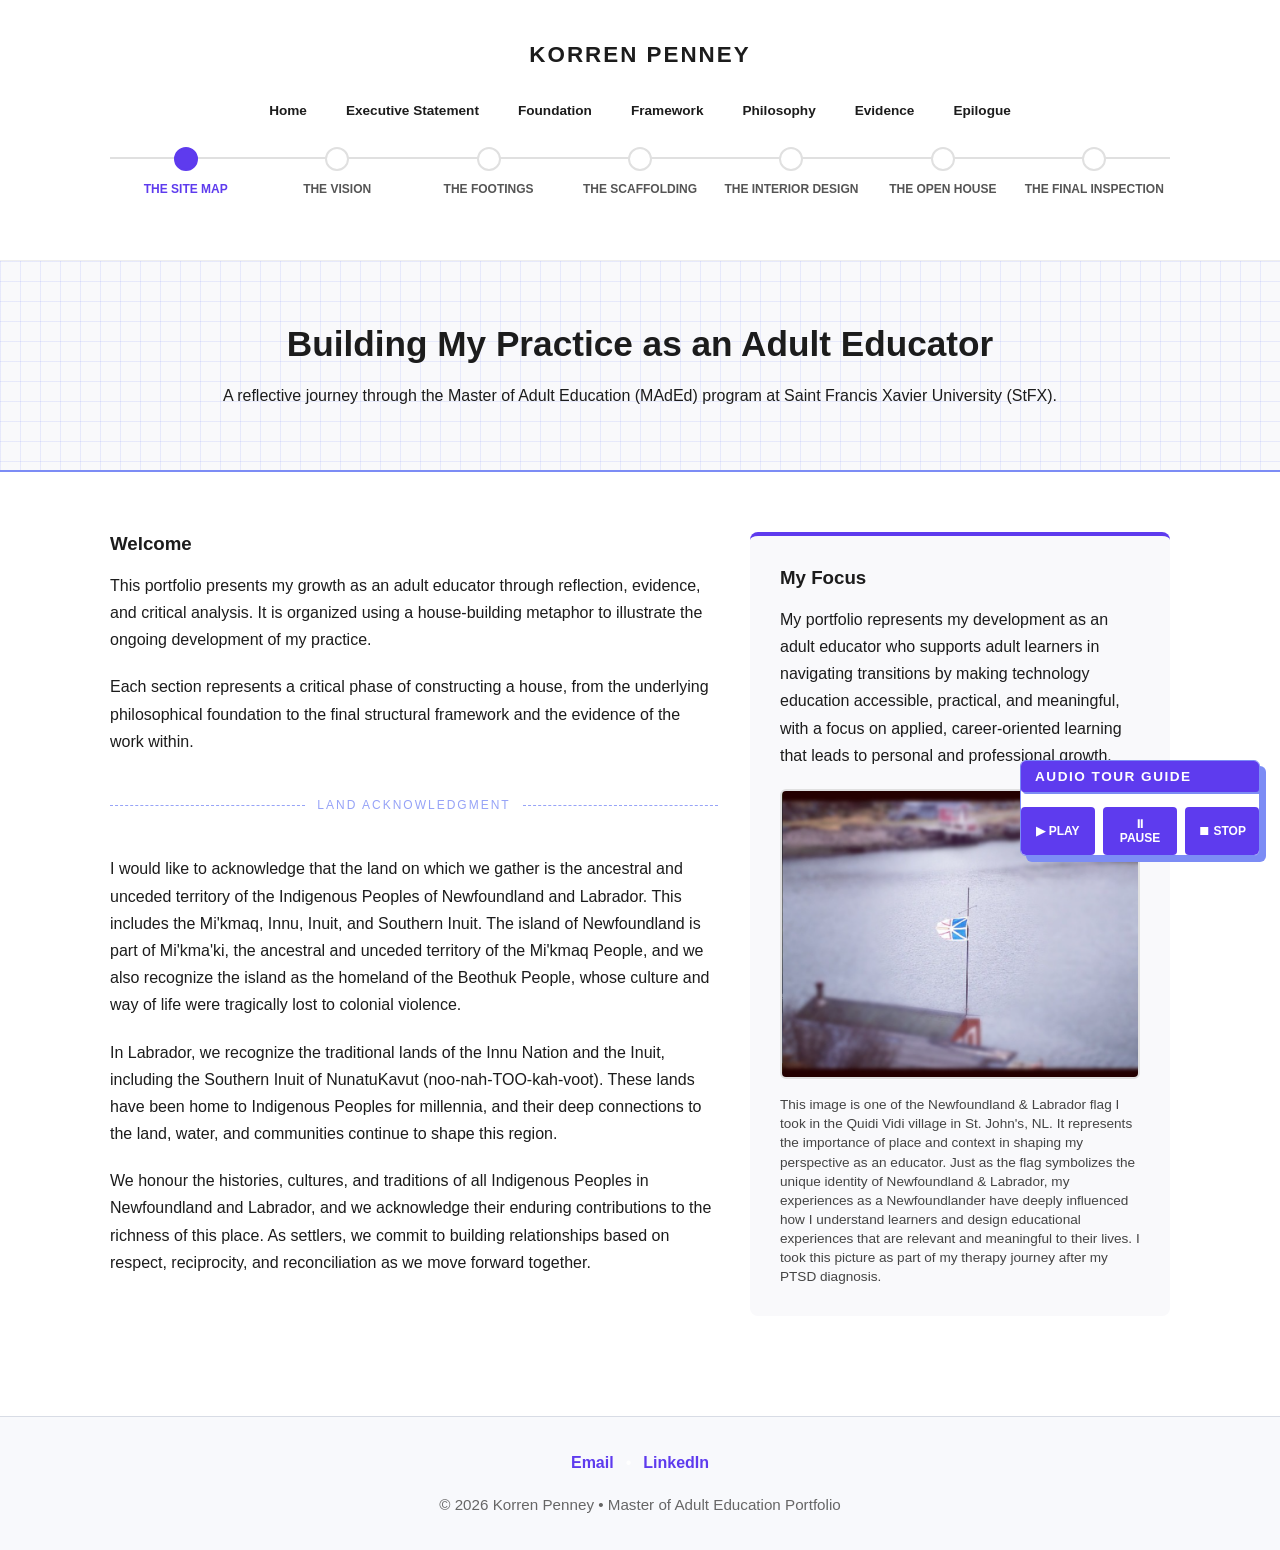
==== commit b39b744d: "Adding the contact me info" ====
--- a/index.html
+++ b/index.html
@@ -60,7 +60,7 @@
             <div class="container">
                 <div class="content-wrapper">
                     <main class="main-content" id="main-content">
-                        <h2>Welcome</h2>
+                        <h3>Welcome</h3>
                         <p>
                             This portfolio presents my growth as an adult educator through reflection, evidence, and
                             critical analysis. It is organized using a house-building metaphor to illustrate the ongoing 
@@ -123,10 +123,27 @@
             <button onclick="stopReadAloud()" aria-label="Stop audio narration">⏹ Stop</button>
         </div>
     </div>
-    <footer>
-        <p>&copy; <span id="year"></span> Korren Penney's Portfolio</p>
-    </footer>
+<footer class="site-footer">
 
+    <div class="footer-contact">
+        <a href="mailto:korrenp@gmail.com">
+            Email
+        </a>
+
+        <span aria-hidden="true">•</span>
+
+        <a href="https://www.linkedin.com/in/korrenpenney/"
+           target="_blank"
+           rel="noopener noreferrer">
+            LinkedIn
+        </a>
+    </div>
+
+    <p class="footer-credit">
+        &copy; <span id="year"></span> Korren Penney • Master of Adult Education Portfolio
+    </p>
+
+</footer>
 </body>
 
 </html>
--- a/styles.css
+++ b/styles.css
@@ -896,4 +896,48 @@
     font-style: normal;
     font-weight: 600;
     color: var(--text-muted);
+}
+/* ============================================================
+   Footer
+   ============================================================ */
+
+.site-footer {
+    margin-top: 5rem;
+    padding: 2rem 1rem;
+    background: #f8f9fc;
+    border-top: 1px solid #d8dce5;
+    text-align: center;
+}
+
+.audio-guide-controls {
+    margin-bottom: 1.5rem;
+}
+
+.footer-contact {
+    display: flex;
+    justify-content: center;
+    align-items: center;
+    gap: 0.75rem;
+    flex-wrap: wrap;
+
+    margin-bottom: 1rem;
+}
+
+.footer-contact a {
+    color: var(--primary-blue);
+    text-decoration: none;
+    font-weight: 600;
+    transition: opacity 0.2s ease;
+}
+
+.footer-contact a:hover,
+.footer-contact a:focus {
+    opacity: 0.75;
+    text-decoration: underline;
+}
+
+.footer-credit {
+    color: #666;
+    font-size: 0.95rem;
+    margin: 0;
 }
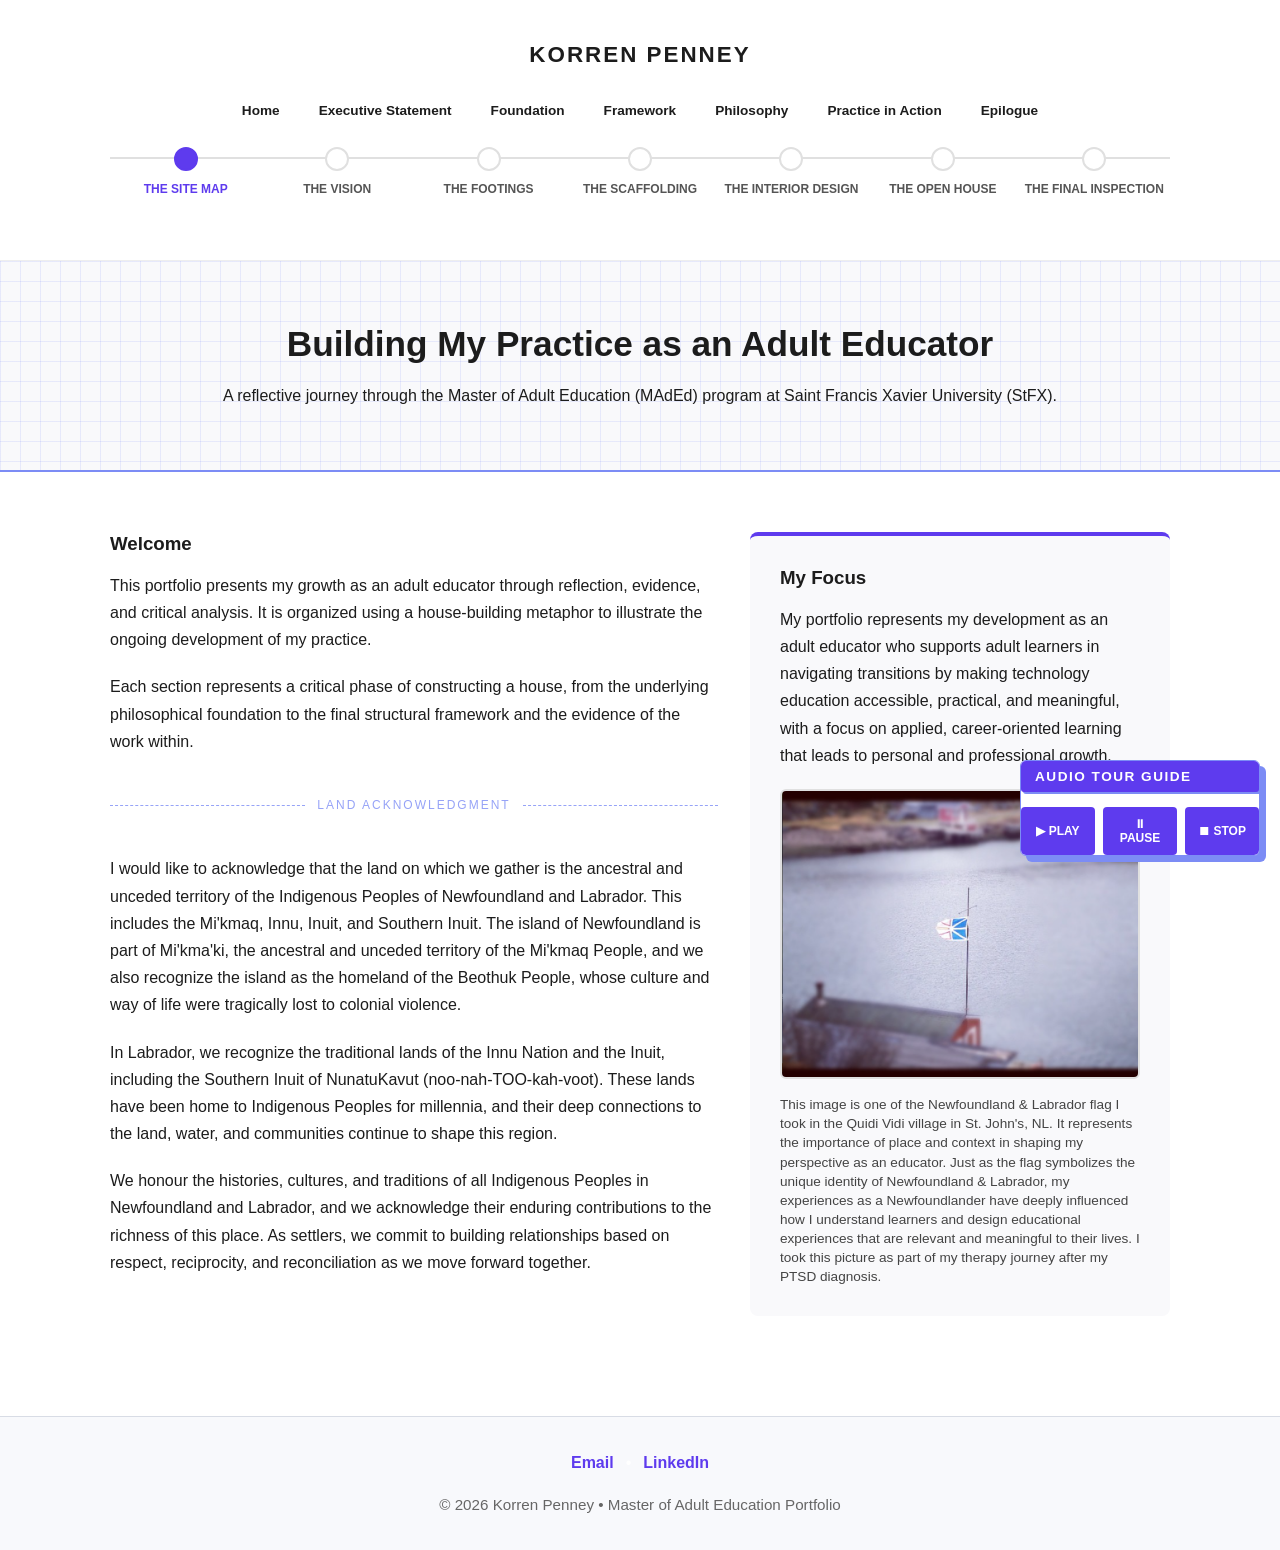
==== commit 95453330: "Updating to makre sure the evidence page link matches the Practice in Action tagging" ====
--- a/index.html
+++ b/index.html
@@ -27,7 +27,7 @@
                 <a href="foundation.html">Foundation</a>
                 <a href="framework.html">Framework</a>
                 <a href="philosophy-statement.html">Philosophy</a>
-                <a href="evidence.html">Evidence</a>
+                <a href="evidence.html">Practice in Action</a>
                 <a href="epilogue.html">Epilogue</a>
 
             </nav>
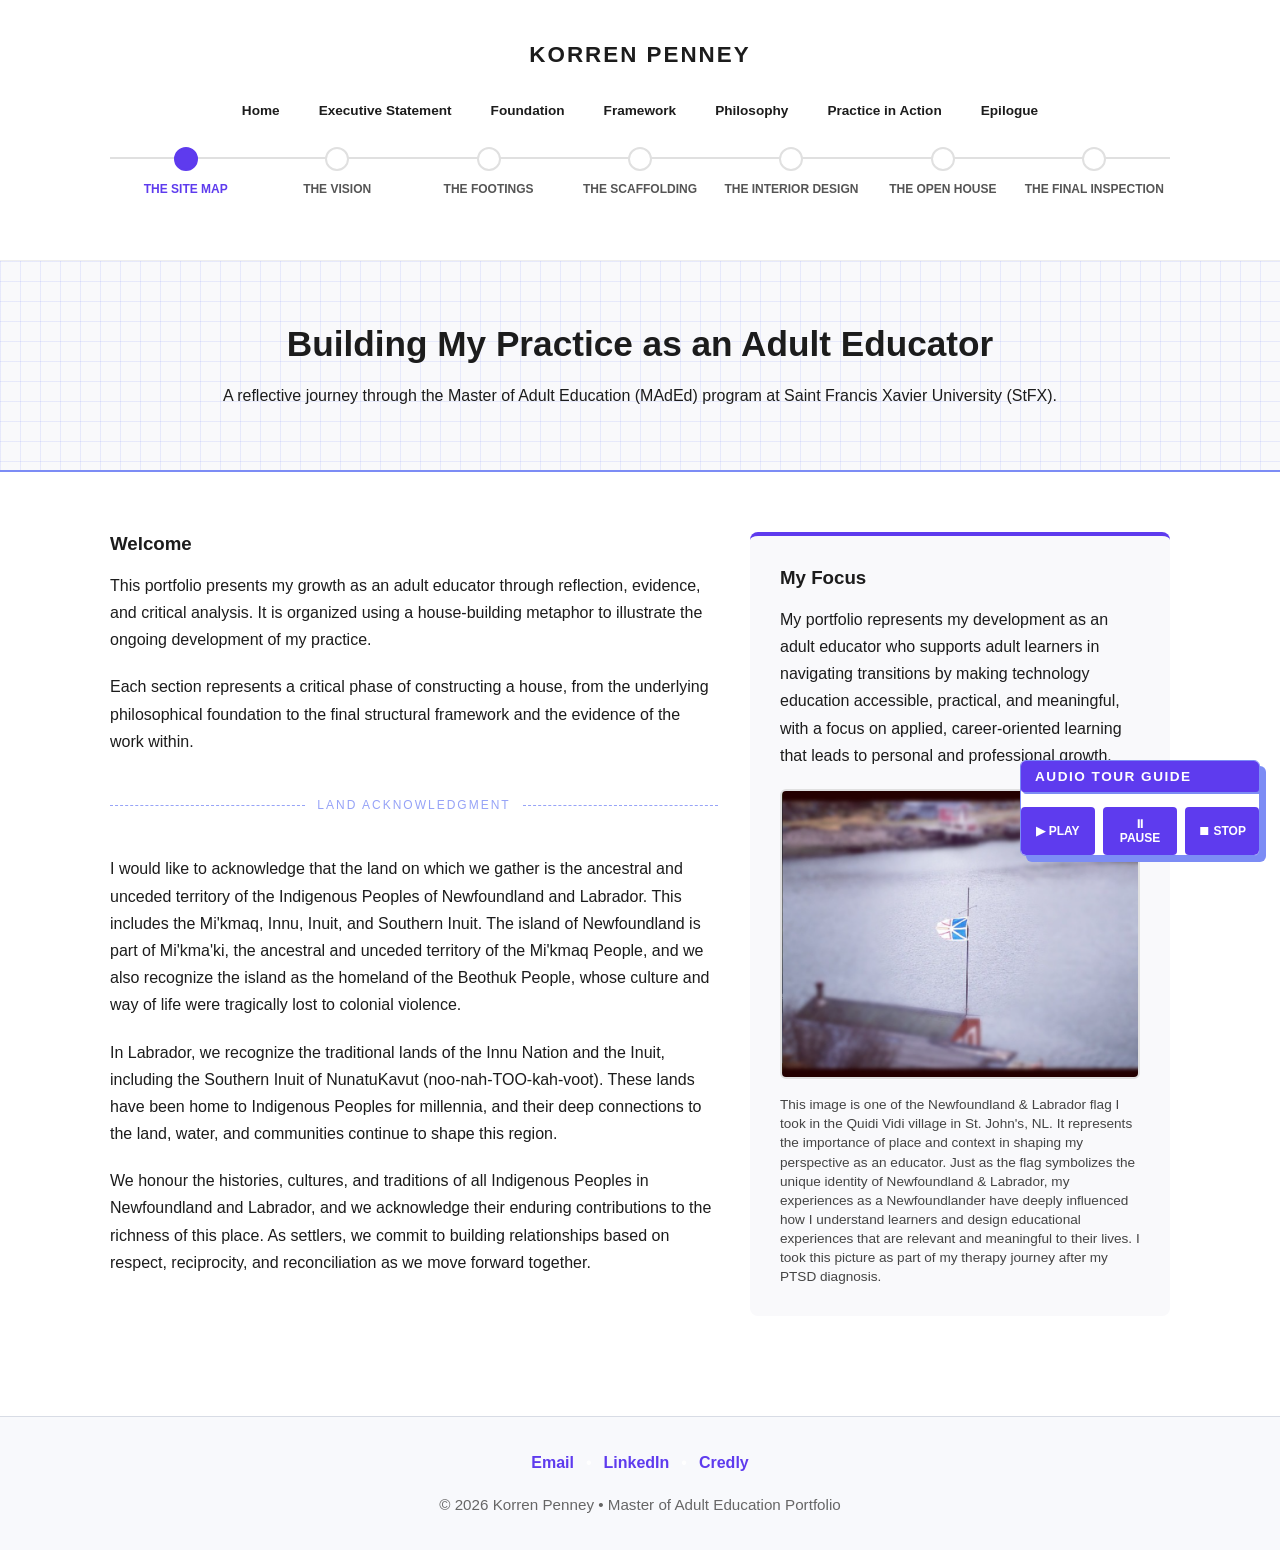
==== commit 439fc392: "Added link to Credly on the footer" ====
--- a/index.html
+++ b/index.html
@@ -137,6 +137,15 @@
            rel="noopener noreferrer">
             LinkedIn
         </a>
+
+        <span aria-hidden="true">•</span>
+
+        <a href="https://www.credly.com/users/korren-penney/badges#credly"
+           target="_blank"
+           rel="noopener noreferrer">
+            Credly
+        </a>
+
     </div>
 
     <p class="footer-credit">
